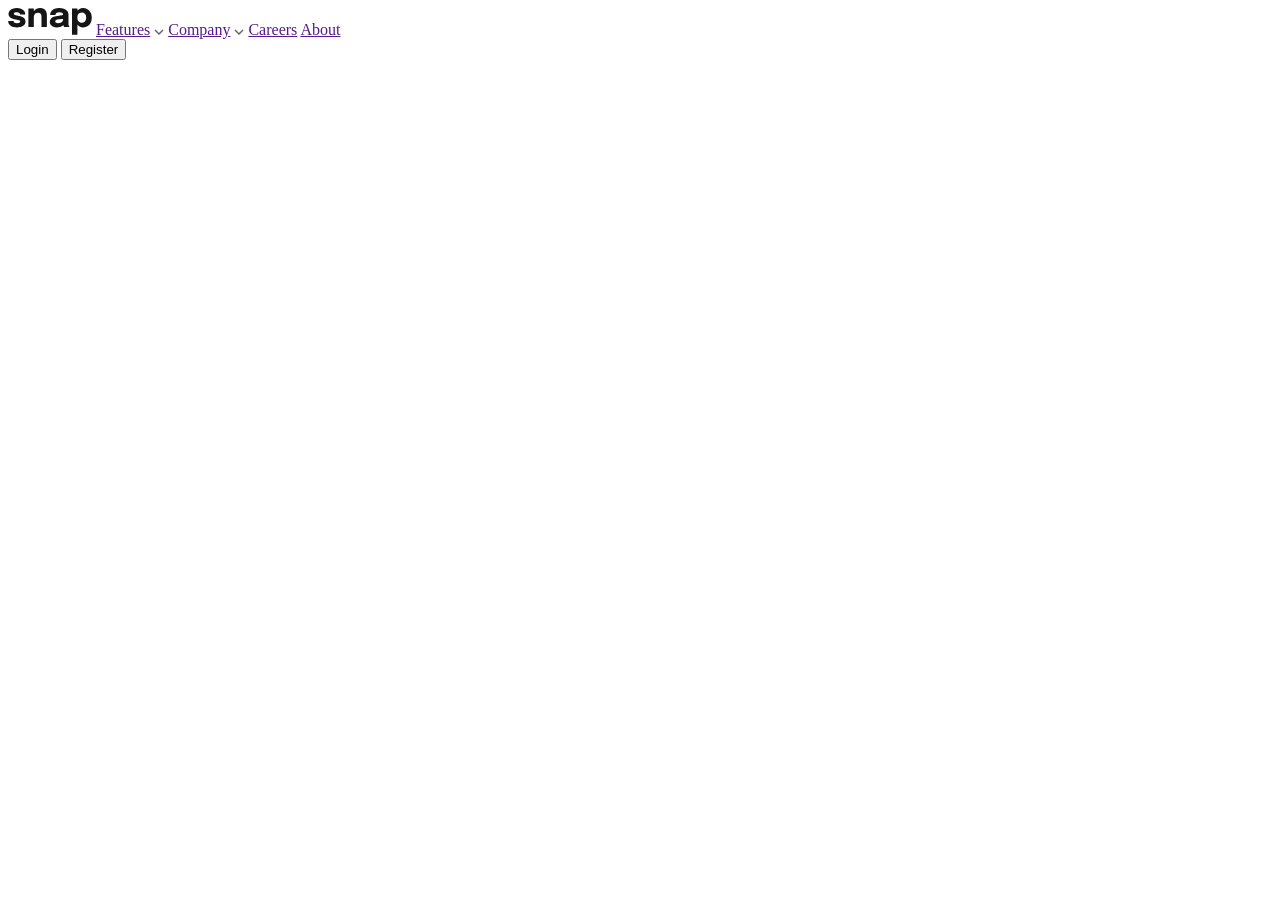
==== mean.html @ b1e422d8 "updated" ====
<!DOCTYPE html>
<html lang="en">
<head>
    <meta charset="UTF-8">
    <meta name="viewport" content="width=device-width, initial-scale=1.0">
    <title>Drop</title>
    <link rel="stylesheet" href="./mean.css">
</head>
<body>
       <main>
        <!--NAVBAR SECTION -->
        <section>
            <nav>
               <span><img src="./images/logo.svg" alt="" placeholder="logo"></span>

               <span>
                <a href="">Features</a>
                <img src="./images/icon-arrow-down.svg" alt="">
                <a href="">Company</a>
                <img src="./images/icon-arrow-down.svg" alt="">
                <a href="">Careers</a>
                <a href="">About</a>
               </span>
            </nav>


            <nav>
                <button>Login</button>
                <button>Register</button>
            </nav>
        </section>
        <!--NAVBAR  SECTION-->

        <!--HERO SECTION  -->
        <div>
            <!-- right section  -->
             <div>

             </div>
            <!-- right section  -->

            <!-- left section  -->
             <div>

             </div>
            <!-- left section  -->
        </div>
        <!--HERO SECTION  -->

       </main> 
</body>
</html>
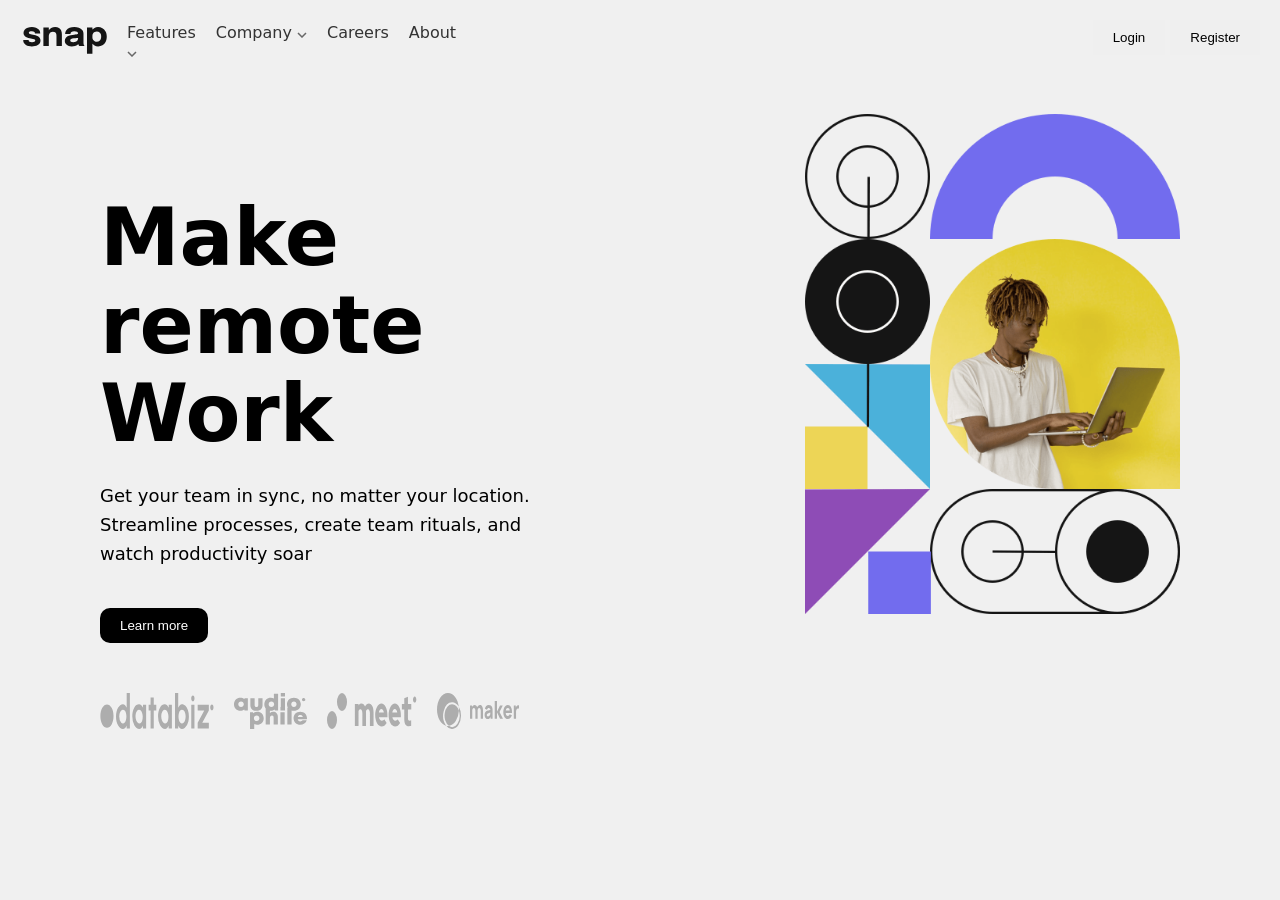
==== commit e2963606: "updated" ====
--- a/mean.html
+++ b/mean.html
@@ -9,39 +9,59 @@
 <body>
        <main>
         <!--NAVBAR SECTION -->
-        <section>
-            <nav>
+        <section class="navbar">
+            <nav class="rightNav">
+
                <span><img src="./images/logo.svg" alt="" placeholder="logo"></span>
 
-               <span>
-                <a href="">Features</a>
+               <section class="nav-links">
+
+                <span>
+                      <a href="" class="fea">Features</a>
                 <img src="./images/icon-arrow-down.svg" alt="">
-                <a href="">Company</a>
+                </span>
+
+              <span>
+              <a href="">Company</a>
                 <img src="./images/icon-arrow-down.svg" alt="">
+              </span>
+          
                 <a href="">Careers</a>
                 <a href="">About</a>
-               </span>
+               </section>
+
             </nav>
 
 
-            <nav>
-                <button>Login</button>
-                <button>Register</button>
+            <nav class="leftNav">
+                <button class="btn">Login</button>
+                <button class="btn">Register</button>
             </nav>
         </section>
         <!--NAVBAR  SECTION-->
 
         <!--HERO SECTION  -->
-        <div>
+        <div class="main">
             <!-- right section  -->
-             <div>
+             
+             <div class="rightMain">
+                <h1>Make<br>remote Work</h1>
+                <p class="note">Get your team in sync, no matter your location. Streamline processes, create team rituals, and watch productivity soar</p>
+               <button class="bttn">Learn more</button>
+                <div class="image">   
 
+                 <img src="/images/client-databiz.svg" alt="Databiz Client">
+                  <img src="/images/client-audiophile.svg" alt="Audiophile Client">
+                   <img src="/images/client-meet.svg" alt="meet Client">
+                    <img src="/images/client-maker.svg" alt="maker Client">
+
+                </div>
              </div>
             <!-- right section  -->
 
             <!-- left section  -->
-             <div>
-
+             <div class="heroimg">
+               <img src="./images/image-hero-desktop.png" alt="Hero Image" class="heroImage"> 
              </div>
             <!-- left section  -->
         </div>
--- a/mean.css
+++ b/mean.css
@@ -0,0 +1,125 @@
+*{
+    margin: 0;
+    padding: 0;
+    box-sizing: border-box;
+}
+
+body{
+    min-height: 100vh;
+    font-family: Inter, system-ui, sans-serif;
+    background-color: #f0f0f0;
+}
+
+.btn{
+    padding: 10px 20px;
+    background-color: none;
+    border: none;
+    cursor: pointer;
+}
+
+.btn:hover{
+    border: solid 1px #000;
+    border-radius: 15px;
+}
+
+a{
+    text-decoration: none;
+    color: #333;
+}
+.btn:hover{
+     border: solid 1px #000;
+    border-radius: 15px;
+    
+}
+p{
+    font-size: 24px;
+    line-height: 1.6;
+
+}
+
+.navbar{
+    /* background-color: #fff; */
+    padding: 20px;
+    display: flex;
+    justify-content: space-between;
+    gap: 10px;/* box-shadow: 0 2px 4px rgba(0, 0, 0, 0.1); */
+}
+
+
+.rightNav{ 
+    display: flex;
+    align-items: center; 
+    gap: 20px;
+    margin: 3px;
+}
+
+.nav-links{
+    display: flex;
+    gap: 20px;
+}
+
+.main{
+margin-top: 30px;
+margin-left: 100px;
+margin-right: 100px;
+display: flex;
+justify-content: space-between;
+gap: 10px;
+}
+
+
+
+h1{
+    font-size: 80px;
+    font-weight: 700;
+    line-height: 1.1;
+     margin-bottom: 24px;
+     margin-top: 60px;
+}
+.note{
+    font-size: 18px;
+    max-width: 480px;
+    margin-bottom: 40px;
+}
+.bttn{
+    padding: 10px 20px;
+    background-color: #000000;
+    color: #fff;
+    border: none;
+    cursor: pointer;
+    border-radius: 10px;
+    margin-bottom: 50px;
+}
+.bttn:hover{
+    background-color: white;
+    color: black;
+    border: 2px solid #000;
+}
+.fea{
+    display: flex;
+}
+.fea:hover{
+    
+}
+.image{
+    display: flex;
+    gap: 20px;
+    height: auto;
+}
+.heroimg{
+    object-fit: contain;
+    max-width: 540px;
+    /* width: 100vh; */
+    /* height: 100vh; */
+    margin-left: 100px;
+}
+
+.heroImage{
+    width: 100%;
+    height: 500px;
+}
+
+.rightMain{
+    margin-top: 20px;
+    max-width: 520px;
+}
